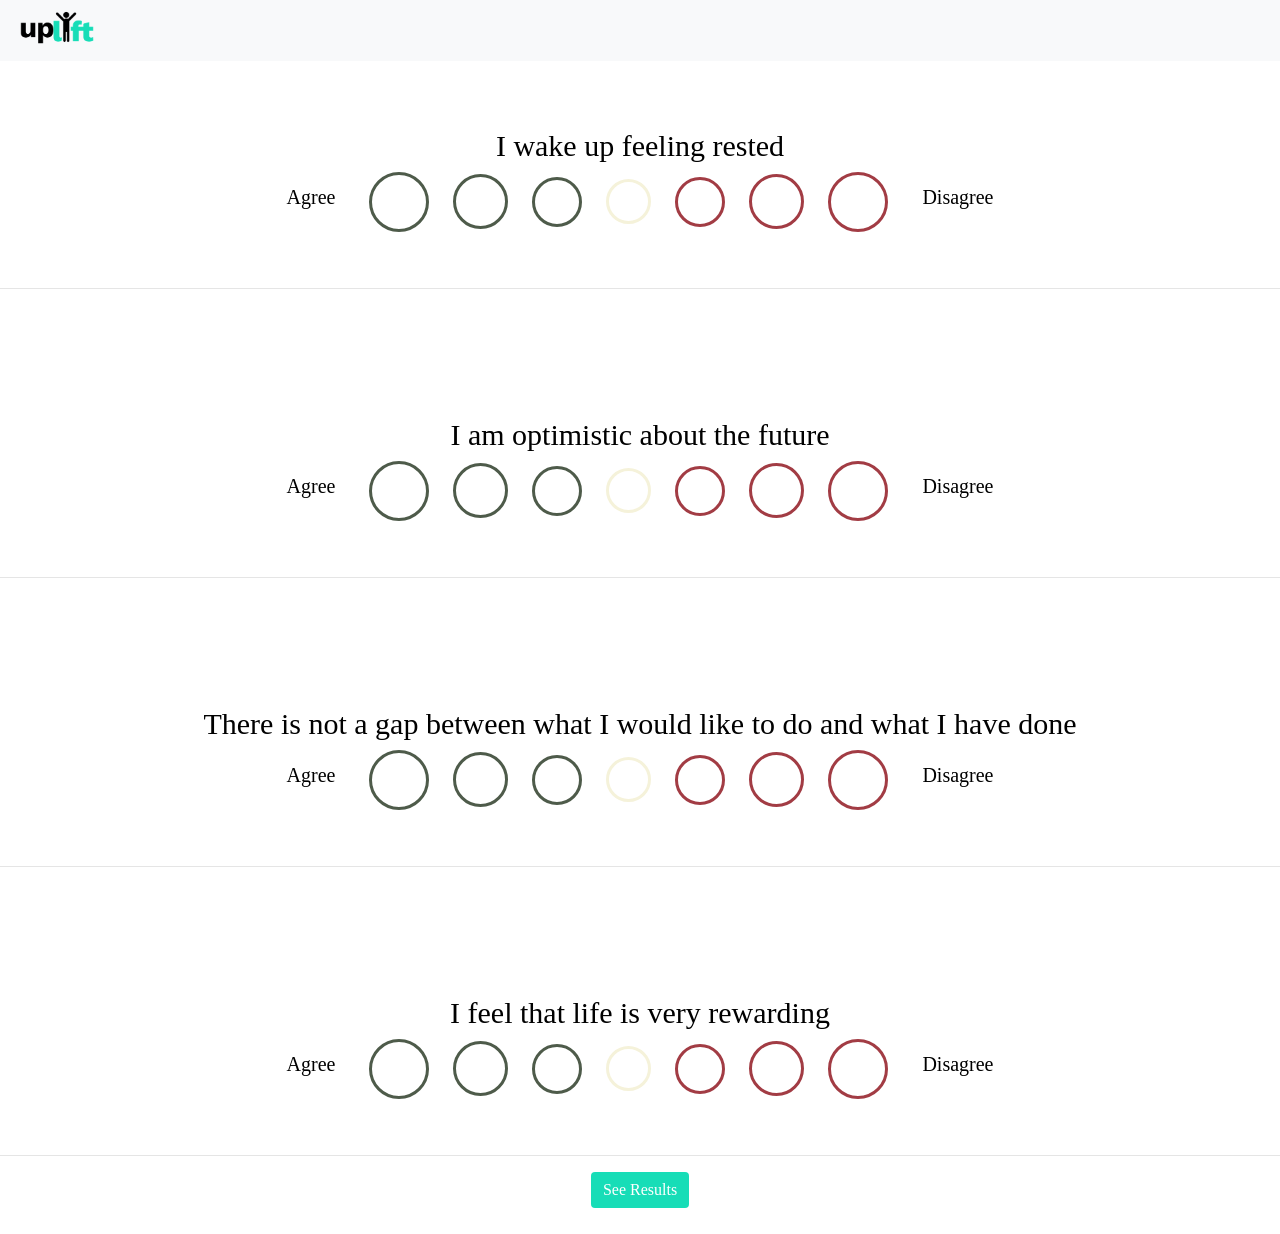
==== StarterHacks/quiz2.html @ 1f7a4330 "Add files via upload" ====
<!DOCTYPE html>
<html lang = "en">
    <head>
        <meta charset = "UTF-8">
        <meta name="viewport" content="width=device-width, initial-scale=1, shrink-to-fit=no">
         <!-- Bootstrap CSS -->
        <link rel="stylesheet" href="https://stackpath.bootstrapcdn.com/bootstrap/4.4.1/css/bootstrap.min.css" integrity="sha384-Vkoo8x4CGsO3+Hhxv8T/Q5PaXtkKtu6ug5TOeNV6gBiFeWPGFN9MuhOf23Q9Ifjh" crossorigin="anonymous">
         <!-- Linking external css file -->
        <link rel="stylesheet" href="css/quiz2style.css">
        <script src = "js/backend.js"></script>


    </head>

    <body>
        <!-- Navagation bar -->
        <nav class="navbar navbar-expand-lg navbar-light bg-light fixed-top">
            <a class="navbar-brand" href="index.html">
              <img src="img/logo.png" alt="logo" width="80">
            </a>
        </nav>

        <div class = "question">
            <h1>I wake up feeling rested</h1>
            <label>Agree</label>
            <span onclick = circleFilling(this) class="dot1 agree"></span>
            <span onclick = circleFilling(this) class="dot2 agree"></span>
            <span onclick = circleFilling(this) class="dot3 agree"></span>
            <span onclick = circleFilling(this) class="dot4 neutral"></span>
            <span onclick = circleFilling(this) class="dot3 disagree"></span>
            <span onclick = circleFilling(this) class="dot2 disagree"></span>
            <span onclick = circleFilling(this) class="dot1 disagree"></span>
            <label>Disagree</label>
            <hr>
        </div>


        <div class = "question">
            <h1>I am optimistic about the future</h1>
            <label>Agree</label>
            <span onclick = circleFilling(this) class="dot1 agree"></span>
            <span onclick = circleFilling(this) class="dot2 agree"></span>
            <span onclick = circleFilling(this) class="dot3 agree"></span>
            <span onclick = circleFilling(this) class="dot4 neutral"></span>
            <span onclick = circleFilling(this) class="dot3 disagree"></span>
            <span onclick = circleFilling(this) class="dot2 disagree"></span>
            <span onclick = circleFilling(this) class="dot1 disagree"></span>
            <label>Disagree</label>
            <hr>
        </div>


        <div class = "question">
            <h1>There is not a gap between what I would like to do and what I have done</h1>
            <label>Agree</label>
            <span onclick = circleFilling(this) class="dot1 agree"></span>
            <span onclick = circleFilling(this) class="dot2 agree"></span>
            <span onclick = circleFilling(this) class="dot3 agree"></span>
            <span onclick = circleFilling(this) class="dot4 neutral"></span>
            <span onclick = circleFilling(this) class="dot3 disagree"></span>
            <span onclick = circleFilling(this) class="dot2 disagree"></span>
            <span onclick = circleFilling(this) class="dot1 disagree"></span>
            <label>Disagree</label>
            <hr>
        </div>

        <div class = "question">
            <h1>I feel that life is very rewarding</h1>
            <label>Agree</label>
            <span onclick = circleFilling(this) class="dot1 agree"></span>
            <span onclick = circleFilling(this) class="dot2 agree"></span>
            <span onclick = circleFilling(this) class="dot3 agree"></span>
            <span onclick = circleFilling(this) class="dot4 neutral"></span>
            <span onclick = circleFilling(this) class="dot3 disagree"></span>
            <span onclick = circleFilling(this) class="dot2 disagree"></span>
            <span onclick = circleFilling(this) class="dot1 disagree"></span>
            <label>Disagree</label>
            <hr>
        </div>

        <a onclick = sentimentAnalysis(); class="btn btn-primary" type = "button" href = "results.html">See Results</a>

        <!-- ADD BUTTON LATER -->
         
    
        <!-- Optional JavaScript -->
        <!-- jQuery first, then Popper.js, then Bootstrap JS -->
        <script src="https://code.jquery.com/jquery-3.4.1.slim.min.js" integrity="sha384-J6qa4849blE2+poT4WnyKhv5vZF5SrPo0iEjwBvKU7imGFAV0wwj1yYfoRSJoZ+n" crossorigin="anonymous"></script>
        <script src="https://cdn.jsdelivr.net/npm/popper.js@1.16.0/dist/umd/popper.min.js" integrity="sha384-Q6E9RHvbIyZFJoft+2mJbHaEWldlvI9IOYy5n3zV9zzTtmI3UksdQRVvoxMfooAo" crossorigin="anonymous"></script>
        <script src="https://stackpath.bootstrapcdn.com/bootstrap/4.4.1/js/bootstrap.min.js" integrity="sha384-wfSDF2E50Y2D1uUdj0O3uMBJnjuUD4Ih7YwaYd1iqfktj0Uod8GCExl3Og8ifwB6" crossorigin="anonymous"></script>
    </body>
</html>
---- StarterHacks/css/quiz2style.css ----
html, body {
    margin: 0;
    padding: 0;
    width: 100%;
    height: 100%;
    font-family: Apercu;
}

section{
    height: 600px;
}

body{
    text-align: center;
}



#home{
    margin-top: 8vh;
    background-color: black;
    text-align: center;
}

.dot1 {
    height: 60px;
    width: 60px;
    background-color: white;
    border: solid black;
    border-radius: 50%;
    display: inline-block;
    margin-bottom: 2px;
    margin-left: 10px;
    margin-right:10px;
  }

.dot2 {
    height: 55px;
    width: 55px;
    background-color: white;
    border: solid black;
    border-radius: 50%;
    display: inline-block;
    margin-bottom: 5px;
    margin-left: 10px;
    margin-right:10px;
  }

.dot3 {
    height: 50px;
    width: 50px;
    background-color: white;
    border: solid black;
    border-radius: 50%;
    display: inline-block;
    margin-bottom: 7px;
    margin-left: 10px;
    margin-right:10px;
  }

.dot4 {
    height: 45px;
    width: 45px;
    background-color: white;
    border: solid black;
    border-radius: 50%;
    display: inline-block;
    margin-bottom: 10px;
    margin-right: 10px;
    margin-left: 10px;
  }

.neutral{
    border: solid rgb(245,242,218);
    transition: color;
}


.disagree {
    border: solid rgb(162,60,68);
}

.agree {
    border: solid rgb(78,91,74)    ;
    transition: color;
}


.agree:hover{
    background-color: rgb(78,91,74) !important   ;
}

.disagree:hover{
    background-color: rgb(162,60,68) !important ;
}

.neutral:hover{
    background-color:rgb(245,242,218)!important ;
}
#about-us{
    background-color: blue;
}

.navbar-brand {
    font-family: 'Work Sans:', sans-serif, 500;
    text-align: center;
    font-size: larger;
    padding: 0px;
    text-size-adjust: 45px;
    text-shadow: black;
    padding-right: 30px;

}

h1{
    color: black;
    font-size: 30px;
}

.question{
    margin-top: 10%;
}
label{
    color: black;
    position: relative;
    bottom: 30px;
    font-size: 20px;
    margin-right: 20px;
    margin-left: 20px;
    margin-bottom: 30px;
    display: inline-block;
}

.btn{
    background-color: #17DDB7;
    border: none;
    margin-bottom: 2%;
}
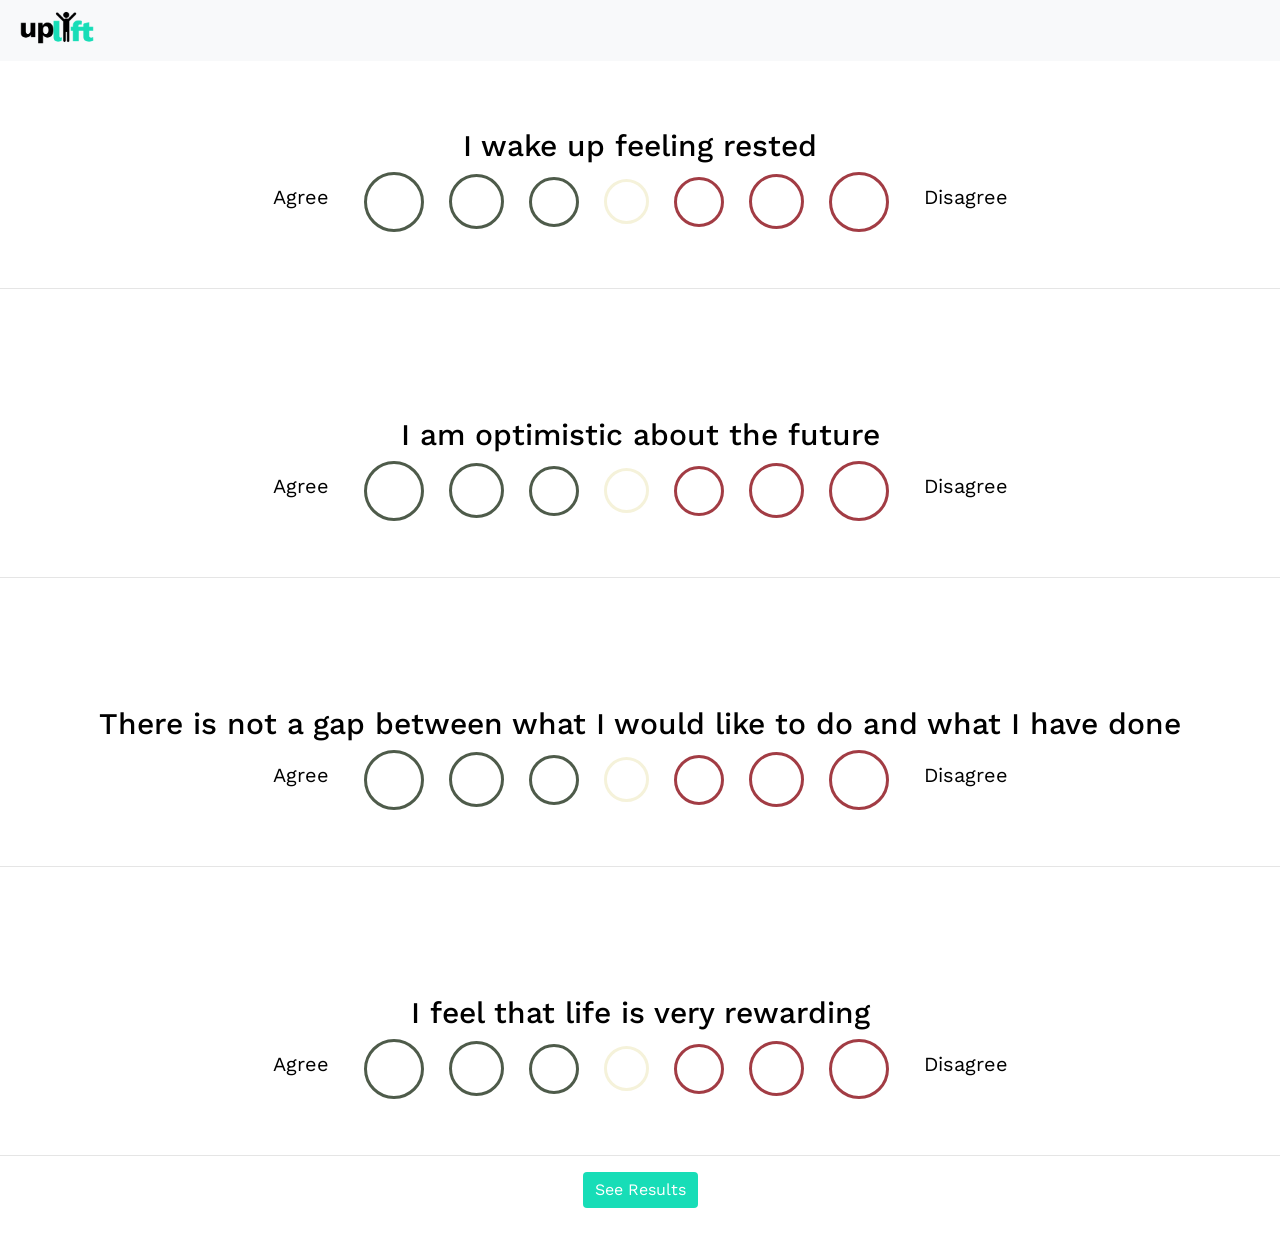
==== commit cbc59657: "Add files via upload" ====
--- a/StarterHacks/quiz2.html
+++ b/StarterHacks/quiz2.html
@@ -7,6 +7,8 @@
         <link rel="stylesheet" href="https://stackpath.bootstrapcdn.com/bootstrap/4.4.1/css/bootstrap.min.css" integrity="sha384-Vkoo8x4CGsO3+Hhxv8T/Q5PaXtkKtu6ug5TOeNV6gBiFeWPGFN9MuhOf23Q9Ifjh" crossorigin="anonymous">
          <!-- Linking external css file -->
         <link rel="stylesheet" href="css/quiz2style.css">
+        <!-- Linking external css file -->
+        <link href="https://fonts.googleapis.com/css?family=Work+Sans:400,500,600,700&display=swap" rel="stylesheet">
         <script src = "js/backend.js"></script>
 
 
--- a/StarterHacks/css/quiz2style.css
+++ b/StarterHacks/css/quiz2style.css
@@ -3,7 +3,7 @@
     padding: 0;
     width: 100%;
     height: 100%;
-    font-family: Apercu;
+    font-family: 'Work Sans', sans-serif;
 }
 
 section{
